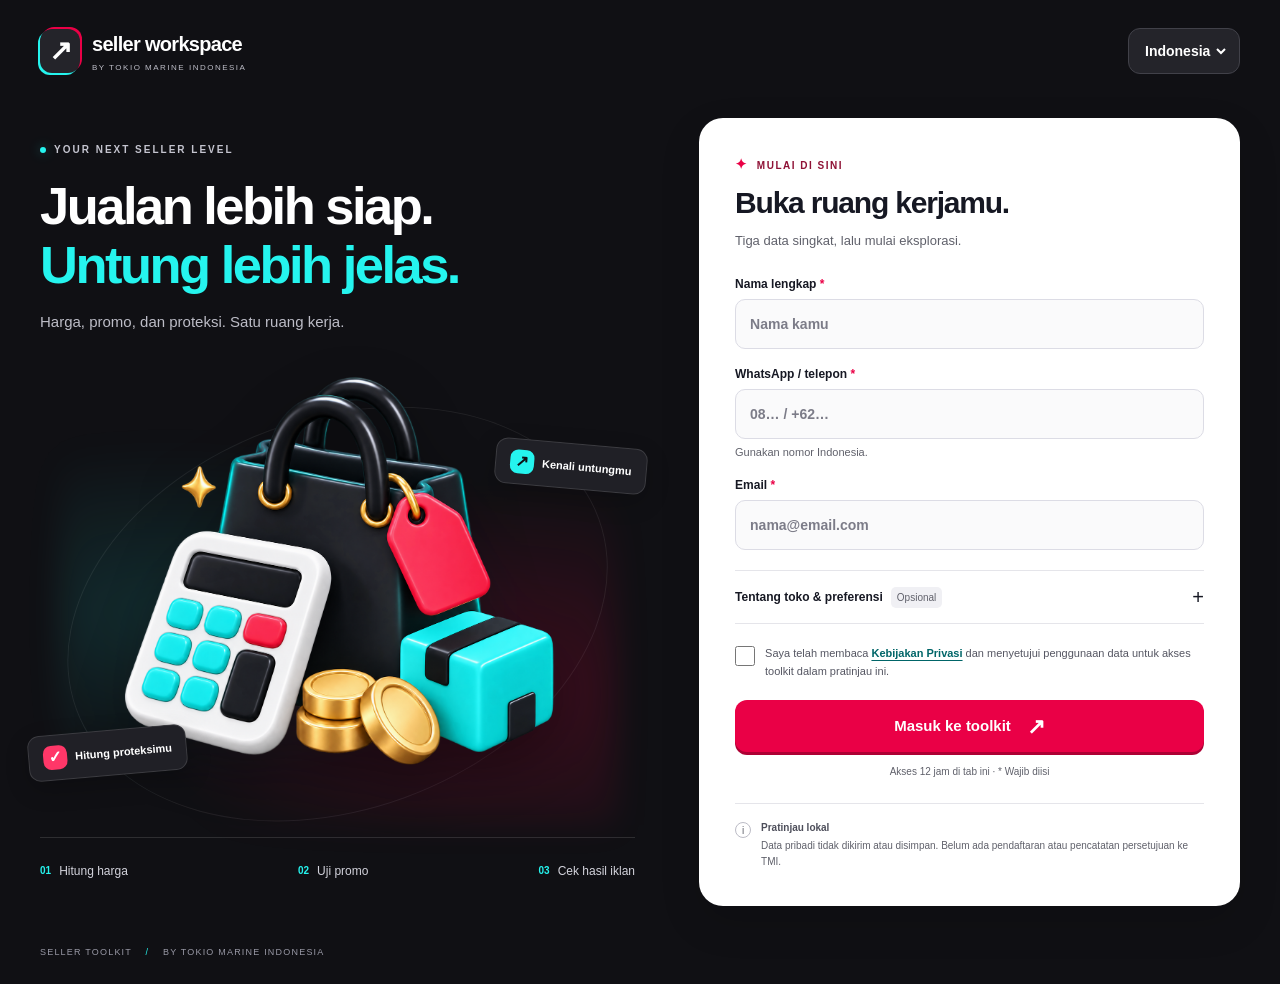
==== web/access.html @ cfddb522 "Redesign access page with TikTok-inspired visuals and focused form flow" ====
<!doctype html>
<html lang="id" data-access-page="true">
<head>
  <meta charset="utf-8"><meta name="viewport" content="width=device-width,initial-scale=1,viewport-fit=cover"><meta name="referrer" content="no-referrer">
  <meta name="theme-color" content="#101014"><title>Masuk ke Seller Toolkit</title>
  <link rel="stylesheet" href="theme.css?v=b9138e4c793e"><link rel="stylesheet" href="access.css?v=3e6992d7fe82"><script src="access-session.js?v=6e40b05d6940"></script>
</head>
<body>
<header class="access-header">
  <a class="access-brand" href="access.html"><span class="brand-symbol" aria-hidden="true">↗</span><span>seller workspace<span class="brand-byline">BY TOKIO MARINE INDONESIA</span></span></a>
  <label class="language-picker"><select id="language-select" aria-label="Bahasa / Language" data-no-i18n><option value="id">Indonesia</option><option value="en">English</option></select></label>
</header>
<main class="access-shell">
  <section class="access-hero" aria-labelledby="hero-title">
    <div class="hero-copy"><div class="hero-eyebrow"><span aria-hidden="true"></span>YOUR NEXT SELLER LEVEL</div>
      <h1 id="hero-title"><span>Jualan lebih siap.</span><span class="hero-accent">Untung lebih jelas.</span></h1>
      <p>Harga, promo, dan proteksi. Satu ruang kerja.</p>
    </div>
    <div class="hero-visual">
      <div class="visual-orbit" aria-hidden="true"></div>
      <img src="assets/seller-tiktok-3d.png" alt="Ilustrasi 3D tas belanja, kalkulator, koin, dan paket" width="1300" height="1200" fetchpriority="high">
      <span class="visual-chip chip-profit"><span class="chip-icon" aria-hidden="true">↗</span><span>Kenali untungmu</span></span>
      <span class="visual-chip chip-protection"><span class="chip-icon" aria-hidden="true">✓</span><span>Hitung proteksimu</span></span>
    </div>
    <ol class="hero-journey" aria-label="Alur toolkit"><li><b>01</b><span>Hitung harga</span></li><li><b>02</b><span>Uji promo</span></li><li><b>03</b><span>Cek hasil iklan</span></li></ol>
  </section>
  <section class="access-card" aria-labelledby="access-title">
    <div class="form-heading"><div class="form-eyebrow"><span aria-hidden="true">✦</span> MULAI DI SINI</div><h2 id="access-title">Buka ruang kerjamu.</h2><p>Tiga data singkat, lalu mulai eksplorasi.</p></div>
    <form id="access-form" novalidate autocomplete="on">
      <div class="access-fields">
        <label for="fullName"><span>Nama lengkap</span><span class="required" aria-hidden="true"> *</span><input id="fullName" name="fullName" autocomplete="name" enterkeyhint="next" required minlength="2" maxlength="100" placeholder="Nama kamu" aria-describedby="fullName-error"><small class="field-error" id="fullName-error" aria-live="polite"></small></label>
        <label for="phone"><span>WhatsApp / telepon</span><span class="required" aria-hidden="true"> *</span><input id="phone" name="phone" autocomplete="tel" type="tel" inputmode="tel" enterkeyhint="next" required maxlength="22" placeholder="08… / +62…" aria-describedby="phone-hint phone-error"><small class="field-hint" id="phone-hint">Gunakan nomor Indonesia.</small><small class="field-error" id="phone-error" aria-live="polite"></small></label>
        <label for="email"><span>Email</span><span class="required" aria-hidden="true"> *</span><input id="email" name="email" autocomplete="email" type="email" inputmode="email" enterkeyhint="next" autocapitalize="none" spellcheck="false" required maxlength="254" placeholder="nama@email.com" aria-describedby="email-error"><small class="field-error" id="email-error" aria-live="polite"></small></label>
      </div>
      <details class="optional-details"><summary><span>Tentang toko & preferensi</span><span class="optional-badge">Opsional</span><span class="details-arrow" aria-hidden="true">+</span></summary>
        <div class="optional-content"><div class="access-fields">
          <label for="storeName">Nama toko (opsional)<input id="storeName" name="storeName" autocomplete="organization" maxlength="100" placeholder="Nama tokomu"></label>
          <label for="notes">Keterangan (opsional)<textarea id="notes" name="notes" maxlength="500" rows="2" placeholder="Ceritakan kebutuhan tokomu"></textarea></label>
        </div><label class="consent marketing"><input id="marketingConsent" type="checkbox"><span>Saya bersedia menerima edukasi dan penawaran TMI melalui WhatsApp dan email.</span></label><p class="consent-note">Pilihan pemasaran tidak memengaruhi akses. Pada pratinjau ini, tidak ada pesan yang dikirim.</p></div>
      </details>
      <div class="access-consents"><label class="consent"><input id="accessConsent" type="checkbox" required aria-describedby="accessConsent-error"><span>Saya telah membaca <a href="https://www.tokiomarine.com/id/id/non-life/privacy-policy.html" rel="noopener noreferrer" target="_blank">Kebijakan Privasi</a> <span>dan menyetujui penggunaan data untuk akses toolkit dalam pratinjau ini.</span></span></label><small class="field-error" id="accessConsent-error" aria-live="polite"></small></div>
      <button class="access-submit" type="submit"><span>Masuk ke toolkit</span><span aria-hidden="true">↗</span></button>
      <p id="access-error" role="alert"></p>
      <p class="access-footnote">Akses 12 jam di tab ini · * Wajib diisi</p>
    </form>
    <div class="local-notice"><span class="notice-icon" aria-hidden="true">i</span><p><b>Pratinjau lokal</b><span>Data pribadi tidak dikirim atau disimpan. Belum ada pendaftaran atau pencatatan persetujuan ke TMI.</span></p></div>
  </section>
</main>
<footer class="access-footer">SELLER TOOLKIT <span aria-hidden="true">/</span> BY TOKIO MARINE INDONESIA</footer>
<noscript>Aktifkan JavaScript untuk membuka formulir dan kalkulator.</noscript>
<script src="i18n.js?v=c26b29542e08"></script><script src="access.js?v=de2aad2d1672"></script>
</body></html>
---- web/theme.css ----
/* TikTok Shop-inspired palette, based on seller.tiktok.com (2026-09-15).
   Cyan is an accent; darker shades keep small text readable on light surfaces. */
:root {
  --ink:#161823; --sub:#60616b; --muted:#747580; --green:#006568;
  --mint:#ccfaf7; --cyan:#ddfbfa; --pink:#ffe5eb; --yellow:#fff2cc;
  --bg:#f7f7f9; --line:#e5e5ea; --shadow:0 10px 28px #16182308;
  --shop-red:#ea0046; --shop-red-hover:#cf003e; --shop-cyan:#25f4ee;
  --shop-black:#101014; --shop-soft:#fff0f4;
}
::selection{background:#a4f6f2;color:var(--ink)}
button:focus-visible,a:focus-visible,input:focus-visible,select:focus-visible,textarea:focus-visible,summary:focus-visible{outline:3px solid #007b80;outline-offset:3px}
.sidebar{background:#fff;border-color:var(--line)}
.brand-mark{background:var(--shop-black);color:#fff;box-shadow:-2px 2px 0 var(--shop-cyan),2px -2px 0 var(--shop-red)}
.brand,.nav-btn,.sidebar-foot{color:var(--ink)}.brand small,.navlabel,.sidebar-foot{color:var(--sub)}
.nav-btn:hover{background:#f4f4f7;color:var(--ink)}
.nav-btn.active{background:var(--shop-black);color:white;box-shadow:inset 3px 0 0 var(--shop-cyan),0 4px 10px #16182310}
.nav-btn.active .icon{color:var(--shop-cyan)}
.topbar{background:var(--bg)}
.language-picker{display:flex;align-items:center;gap:4px;background:#fff;border:1px solid #dcdce3;border-radius:12px;padding:0 10px;min-height:44px;flex-shrink:0;color:var(--ink)}
.language-picker>.icon{width:17px;height:17px}
.language-picker select{border:0;background:transparent;color:inherit;padding:10px 2px;font-size:13px;font-weight:600;cursor:pointer;max-width:115px;min-height:42px}
.language-picker:focus-within{outline:3px solid #007b80;outline-offset:2px}
.language-picker select:focus{outline:none}
.btn.primary{background:var(--shop-red);color:white;box-shadow:0 3px 0 #ad0034}
.btn.primary:hover{background:var(--shop-red-hover);filter:none}
.btn.mint{background:var(--shop-cyan);color:var(--shop-black);box-shadow:0 3px 0 #0ab9b5}
.btn.ghost{border-color:var(--line);color:var(--ink);box-shadow:0 2px 0 #e3e3e9}
.btn.subtle{color:var(--green);border-color:#a4dcda}.btn:active{box-shadow:none}
.badge.mint{background:var(--cyan);color:var(--green)}.badge.gray{background:#ededf2;color:#595b66}
.badge.pink{background:var(--pink);color:#a40d3a}
.eyebrow{color:#a8133e}.quest-stars{color:var(--shop-red)}
.quest-counter progress,.quest-counter progress::-webkit-progress-bar{background:#eeeeF2}
.quest-counter progress::-webkit-progress-value{background:#009c9c}
.quest-counter progress::-moz-progress-bar{background:#009c9c}
.start-panel{background:#fff0f4;border-color:#ffdae5;isolation:isolate}
.start-panel:after{content:"";position:absolute;right:-28px;top:-25px;width:50%;height:calc(100% + 50px);background:#e1fcfa;transform:skewX(-13deg);z-index:-1}
.start-panel h2{color:var(--ink)}.start-panel p{color:#60545c}
.start-panel .badge{background:#fff;color:#a8133e;border:1px solid #ffd4e0}
.hero-art:before{width:min(88%,280px);background:#baf6f1;border-color:#f5ffff}
.hero-art img{filter:drop-shadow(0 12px 15px #16182312)}
.art-spark.one{color:var(--shop-red)}.art-spark.two{color:#007b80}
.live-summary>span.summary-orb{background:#ddfbf8;color:#007276}
.live-summary .summary-link{color:var(--green)}.journey-card{box-shadow:0 4px 0 #e3e3e8}
.journey-card:hover{border-color:#97dcd9;box-shadow:-2px 5px 0 #aee8e5,2px -1px 0 #ffd2dc}
.step-number{background:#f3f3f6;color:#676875;border-color:var(--line)}
.journey-card.explored .step-number{background:#c9f9f5;color:#006568;border-color:#a0e3dd}
.clay-icon{background:linear-gradient(140deg,#e0fffd,#58dcd5);color:#006b70;box-shadow:inset 2px 2px 3px #fff,inset -2px -3px 3px #007b8022,0 5px 0 #72c4c0,0 9px 10px #16182312}
.clay-icon.promo{background:linear-gradient(140deg,#ffe6ed,#ff658b);color:#9f073b;box-shadow:inset 2px 2px 3px #fff,inset -2px -3px 3px #c51d5322,0 5px 0 #de839b,0 9px 10px #16182312}
.clay-icon.ads{background:linear-gradient(140deg,#555966,#191c26);color:#7af7f1;box-shadow:inset 2px 2px 3px #ffffff66,inset -2px -3px 3px #0005,0 5px 0 #101218,0 9px 10px #16182318}
.clay-icon.ads .icon{filter:drop-shadow(1px 1px 0 #161823)}
.clay-icon i{background:#fff;color:#b50a3d;box-shadow:inset 1px 1px 2px white,0 2px 0 #dbb6c1}
.clay-icon.stock{background:linear-gradient(140deg,#f5f5fa,#c4c6d2);color:#4d5163;box-shadow:inset 2px 2px 3px #fff,0 4px 0 #a8acba}
.clay-icon.returns{background:linear-gradient(140deg,#e0fffd,#70e4df);color:#006b70;box-shadow:inset 2px 2px 3px #fff,0 4px 0 #80c9c5}
.tool-card.compact{box-shadow:0 3px 0 #e3e3e8}
.resource-strip{background:#181b25;border-color:#181b25;color:white}
.resource-symbol{background:#343943;color:var(--shop-cyan)}.resource-strip .btn{background:var(--shop-cyan);border-color:transparent;color:var(--shop-black);box-shadow:0 3px 0 #0ab9b5}
.journey-nav{background:#eeeef3}.journey-step{color:#60616b}.journey-step>span{border-color:#bcbcc8}
.journey-step.active{color:var(--ink)}.journey-step.active>span{background:var(--shop-black);border-color:var(--shop-black);color:var(--shop-cyan)}
.journey-step:hover{border-color:#aaaab8}
.connection-panel,.intro-tip{background:#effafa;border-color:#c9e6e6;color:#305b5e}
.connection-label{color:#006568}.source-status{border-color:#c9e6e6}
.input-section legend>span{background:#ddf8f6;color:#006568}
.field{color:#414451}.input-wrap,.field select,.field textarea{background:#fcfcfd;border-color:#dddde5;color:var(--ink)}
.input-wrap:focus-within{border-color:#00a8aa;box-shadow:0 0 0 2px #ddf8f6}
.field-hint summary{color:#676976}.field-hint summary:hover,.field-hint[open] summary{background:#ddf8f6;color:#006568}
.field-hint small{background:#f0f6f7;color:#4d6469}
.result-panel{background:#edfbf9;border-color:#c5e8e4}.result-label,.result-caption,.result-row{color:#45636a}
.result-breakdown,.result-row.strong{border-color:#c7e4e1}
.status-tag,.tag.good{background:#c9f3e9;color:#17634e}.status-tag.negative{background:#ffe0e9;color:#a4113c}
.tag{background:#eeeef3;color:#545560}.tag.warn{background:#fff0cc;color:#7d591a}
.data-table th{background:#f4f4f7;color:#626471}.data-table td{border-color:var(--line)}
.data-table tr.good{background:#eefbf8}.data-table tr.bad{background:#fff0f4}
.error{background:#fff0f4;border-color:#f4c8d5;color:#a2113c}
.margin-peek{background:#edfbf9;border-color:#b5e2dd;box-shadow:0 3px 12px #1618230a}
.copybox{background:#f7f7fa;border-color:var(--line)}
.big-download,.event-copy{background:var(--shop-black)}
.big-download .eyebrow,.event-copy .eyebrow{color:var(--shop-cyan)}
.big-download p,.event-copy p,.event-points div{color:#c7cad4}.event-copy .huge{color:#303441}
.tool-icon.yellow{background:#f2f2f6;color:#50566b}.tool-icon.cyan{background:var(--cyan);color:#006568}.tool-icon.pink{background:var(--pink);color:#a4113c}
.protection-card .limit{color:#67616b}.notice{background:#fff3d8;color:#73531e}
.nav-close,.close-btn{background:#f0f0f5;border-color:var(--line);color:var(--ink)}
.toast{background:#161823;color:#fff}dialog::backdrop{background:#10101470}.mobile-overlay.open{background:#10101470}
html[lang="en"] .start-panel h2{font-size:38px}
@media(max-width:1100px){.topbar{gap:12px}.topactions{gap:9px}.language-picker{padding:0 8px}html[lang="en"] .start-panel h2{font-size:34px}}
@media(max-width:700px){html[lang="en"] .start-panel h2{font-size:30px}.start-panel:after{width:42%}.hero-art:before{width:100%}}
@media(max-width:600px){
  .topbar{display:grid;grid-template-columns:minmax(0,1fr) auto;gap:9px 12px;padding:12px 16px}
  .breadcrumbs{grid-column:1;grid-row:1;font-size:12px}.breadcrumbs b{max-width:none}
  .topactions{display:contents}
  .language-picker{grid-column:2;grid-row:1;min-height:40px;border-radius:10px}
  .language-picker select{min-height:38px;padding:7px 1px;font-size:12px}
  #save-status{grid-column:1;grid-row:2;text-align:left;font-size:11px;max-width:none}
  .topactions>.btn{grid-column:2;grid-row:2;justify-self:stretch;min-height:36px;padding:7px 13px;font-size:12px}
}
@media(max-width:440px){html[lang="en"] .start-panel h2{font-size:26px;letter-spacing:-1px}}
@media(max-width:360px){.start-panel:after{width:40%}html[lang="en"] .start-panel h2{font-size:26px;max-width:230px}.hero-art:before{width:115px}}
@media(max-width:360px){.hero-art{top:135px;bottom:auto;right:8px;width:96px}.hero-art img{width:106px;height:115px}.hero-art:before{width:100px}}
---- web/access.css ----
*{box-sizing:border-box}
body{margin:0;background:var(--shop-black);color:var(--ink);font:15px/1.5 Inter,-apple-system,BlinkMacSystemFont,"Segoe UI",sans-serif}
button,input,select,textarea{font:inherit}a{color:var(--green);text-underline-offset:3px}
.access-header{max-width:1280px;margin:auto;padding:28px 40px;display:flex;justify-content:space-between;align-items:center;gap:16px}
.access-brand{display:flex;align-items:center;gap:12px;text-decoration:none;color:white;font-size:20px;font-weight:800;letter-spacing:-.7px}
.brand-symbol{display:grid;place-items:center;width:40px;height:44px;border-radius:12px;background:#24242a;box-shadow:-2px 2px 0 var(--shop-cyan),2px -2px 0 var(--shop-red);font-size:28px}
.brand-byline{display:block;font-size:8px;letter-spacing:1.5px;font-weight:500;margin-top:3px;color:#bdbdc7}
.language-picker{background:#24242a;border-color:#414149;color:white}.language-picker select{font-size:14px;min-height:44px}.language-picker option{background:white;color:var(--ink)}
.access-shell{max-width:1280px;margin:auto;padding:16px 40px 40px;display:grid;grid-template-columns:minmax(0,1.1fr) minmax(0,1fr);gap:64px;align-items:start}
.access-hero{color:white;position:sticky;top:36px;padding-top:24px;min-width:0}
.hero-eyebrow{display:flex;align-items:center;gap:8px;color:#c4c4cf;font-size:10px;font-weight:700;letter-spacing:2px}
.hero-eyebrow>span{width:6px;height:6px;border-radius:50%;background:var(--shop-cyan);box-shadow:0 0 12px #25f4ee60}
.access-hero h1{font-size:clamp(36px,4.1vw,54px);line-height:1.12;letter-spacing:-2.5px;margin:20px 0 16px;font-weight:800}.access-hero h1>span{display:block}.hero-accent{color:var(--shop-cyan)}
.hero-copy p{color:#bdbdc7;font-size:15px;max-width:340px;margin:0}
.hero-visual{position:relative;margin:8px -12px 0;isolation:isolate;aspect-ratio:1.28;display:grid;place-items:center}
.hero-visual:before{content:"";position:absolute;inset:20% 5% 0;background:radial-gradient(ellipse at 20% 45%,#25f4ee20,transparent 58%),radial-gradient(ellipse at 80% 65%,#ea004633,transparent 60%);filter:blur(16px);z-index:-1}
.visual-orbit{position:absolute;inset:16% 5% 3%;border:1px solid #ffffff12;border-radius:50%;transform:rotate(-20deg);z-index:-1}
.hero-visual img{display:block;width:88%;height:auto;max-height:430px;object-fit:contain;filter:drop-shadow(0 20px 25px #0005)}
.visual-chip{position:absolute;display:flex;align-items:center;gap:8px;border:1px solid #ffffff20;background:#202026;box-shadow:0 8px 24px #0003;padding:10px 14px;border-radius:12px;font-size:11px;font-weight:650;white-space:nowrap}
.chip-profit{top:21%;right:0;transform:rotate(5deg)}.chip-protection{bottom:10%;left:0;transform:rotate(-5deg)}.chip-icon{display:grid;place-items:center;width:24px;height:24px;border-radius:8px;background:#25f4ee;color:#101014;font-size:16px}.chip-protection .chip-icon{background:#ff3768;color:white}
.hero-journey{list-style:none;padding:24px 0 0;margin:12px 0 0;display:flex;justify-content:space-between;gap:12px;border-top:1px solid #ffffff20;font-size:12px;color:#d3d3dc}.hero-journey li{display:flex;align-items:center;gap:8px}.hero-journey b{font-size:10px;color:var(--shop-cyan);font-weight:600}
.access-card{background:white;border-radius:24px;padding:36px;min-width:0;box-shadow:0 16px 40px #0002}
.form-eyebrow{font-size:10px;letter-spacing:1.5px;font-weight:750;color:#8f1236}.form-eyebrow>span{color:var(--shop-red);font-size:14px;margin-right:4px}
.form-heading h2{font-size:30px;line-height:1.2;letter-spacing:-1.2px;margin:10px 0}.form-heading p{font-size:13px;color:var(--sub);margin:0 0 24px}
.access-fields{display:grid;gap:16px}.access-fields label{font-size:12px;font-weight:650;display:block}.required{color:var(--shop-red)}
.access-fields input,.access-fields textarea{display:block;width:100%;border:1px solid #dcdce5;background:#fafafb;border-radius:10px;padding:12px 14px;min-height:48px;font-size:16px;color:var(--ink);margin-top:6px;transition:border-color .15s,background .15s}
.access-fields input:hover,.access-fields textarea:hover{border-color:#a7a7b0}.access-fields input:focus,.access-fields textarea:focus{border-color:#007b80;background:white}.access-fields input::placeholder,.access-fields textarea::placeholder{color:#7c7c88;font-size:14px}.access-fields textarea{resize:vertical;min-height:76px}
.access-fields input[aria-invalid=true]{border-color:#c40038;background:#fff7f9}.field-error{display:block;color:#b80b3d;font-size:12px;font-weight:400;margin-top:5px}.field-error:empty{display:none}.field-hint{display:block;color:var(--sub);font-size:11px;font-weight:400;margin-top:5px}
.optional-details{margin-top:20px;border-block:1px solid var(--line)}.optional-details summary{min-height:52px;display:flex;align-items:center;gap:8px;cursor:pointer;font-size:12px;font-weight:650;list-style:none}.optional-details summary::-webkit-details-marker{display:none}.optional-badge{font-size:10px;font-weight:500;color:var(--sub);background:#f0f0f4;border-radius:5px;padding:3px 6px}.details-arrow{margin-left:auto;font-size:20px;font-weight:400}.optional-details[open] .details-arrow{transform:rotate(45deg)}.optional-content{padding:4px 0 16px}
.access-consents{margin-top:20px}.consent{display:flex;gap:10px;align-items:flex-start;font-size:11px;line-height:1.65;cursor:pointer;color:#555662}.consent input{width:20px;height:20px;flex-shrink:0;margin:2px 0;accent-color:var(--shop-red)}.consent input[aria-invalid=true]{outline:2px solid #b80b3d;outline-offset:2px}.consent a{font-weight:650}.marketing{margin-top:16px}.consent-note{font-size:11px;color:var(--sub);margin:8px 0 0 30px}
.access-submit{border:0;background:var(--shop-red);color:white;border-radius:12px;min-height:52px;font-size:15px;font-weight:700;width:100%;margin-top:20px;cursor:pointer;display:flex;align-items:center;justify-content:center;gap:16px;box-shadow:0 3px 0 #ad0034;transition:background .15s,transform .15s}.access-submit>span:last-child{font-size:22px}.access-submit:hover{background:var(--shop-red-hover);transform:translateY(-1px)}.access-submit:active{transform:translateY(1px);box-shadow:none}
#access-error{color:#b80b3d;font-size:12px}#access-error:empty{display:none}.access-footnote{text-align:center;font-size:10px;color:var(--sub);margin:12px 0 0}
.local-notice{display:flex;gap:10px;border-top:1px solid var(--line);margin-top:24px;padding-top:16px;font-size:10px;color:var(--sub);line-height:1.6}.notice-icon{border:1px solid #bcbcc6;border-radius:50%;width:16px;height:16px;flex-shrink:0;text-align:center;line-height:15px;margin-top:2px}.local-notice p{margin:0}.local-notice b{display:block;color:#4d4e5a;margin-bottom:2px}.local-notice p>span{display:block}
.access-footer{max-width:1280px;margin:0 auto;padding:0 40px max(24px,env(safe-area-inset-bottom));color:#9999a6;font-size:9px;letter-spacing:1.2px}.access-footer>span{margin:0 10px;color:var(--shop-cyan)}
@media(min-width:1400px){.access-shell{padding-top:32px}}
@media(max-width:1050px){.access-shell{gap:32px;padding-inline:24px}.access-header{padding-inline:24px}.access-card{padding:28px}.access-hero h1{font-size:40px;letter-spacing:-1.8px}.hero-journey{flex-wrap:wrap}.visual-chip{font-size:10px;padding:8px}.access-footer{padding-inline:24px}}
@media(max-width:800px){.access-header{padding:20px 24px}.access-shell{grid-template-columns:1fr;max-width:600px;gap:28px;padding-top:12px}.access-hero{position:relative;top:auto;padding:0;min-height:168px;display:grid;grid-template-columns:minmax(0,1fr) 145px;align-items:center}.access-hero h1{font-size:32px;letter-spacing:-1.2px;margin:14px 0 10px}.hero-eyebrow{font-size:8px;letter-spacing:1.2px}.hero-copy p{font-size:12px;max-width:230px}.hero-visual{margin:0 -12px 0 -24px;aspect-ratio:1}.hero-visual img{width:100%;max-height:190px}.visual-chip,.hero-journey,.visual-orbit{display:none}.access-card{padding:28px}.access-footer{text-align:center;font-size:8px}.form-heading h2{font-size:28px}}
@media(max-width:400px){.access-header{padding:18px 16px;gap:8px}.access-brand{font-size:16px;gap:8px}.brand-symbol{width:30px;height:36px;font-size:23px;border-radius:9px}.brand-byline{font-size:6px;letter-spacing:1px}.language-picker{padding:0 6px;border-radius:9px}.language-picker select{font-size:12px;max-width:95px}.access-shell{padding:8px 16px 28px;gap:22px}.access-hero{grid-template-columns:minmax(0,1fr) 92px;min-height:148px}.access-hero h1{font-size:27px;letter-spacing:-1px}.hero-copy p{font-size:11px}.hero-visual{margin-left:-14px;margin-right:-6px}.hero-visual img{width:100%}.hero-eyebrow{font-size:7px;letter-spacing:1px}.access-card{padding:24px 20px;border-radius:20px}.form-heading h2{font-size:25px}.form-heading p{font-size:12px}.optional-details summary{font-size:11px;gap:6px}.optional-badge{font-size:9px}}
@media(prefers-reduced-motion:reduce){*,*:before,*:after{transition:none!important;scroll-behavior:auto!important}}
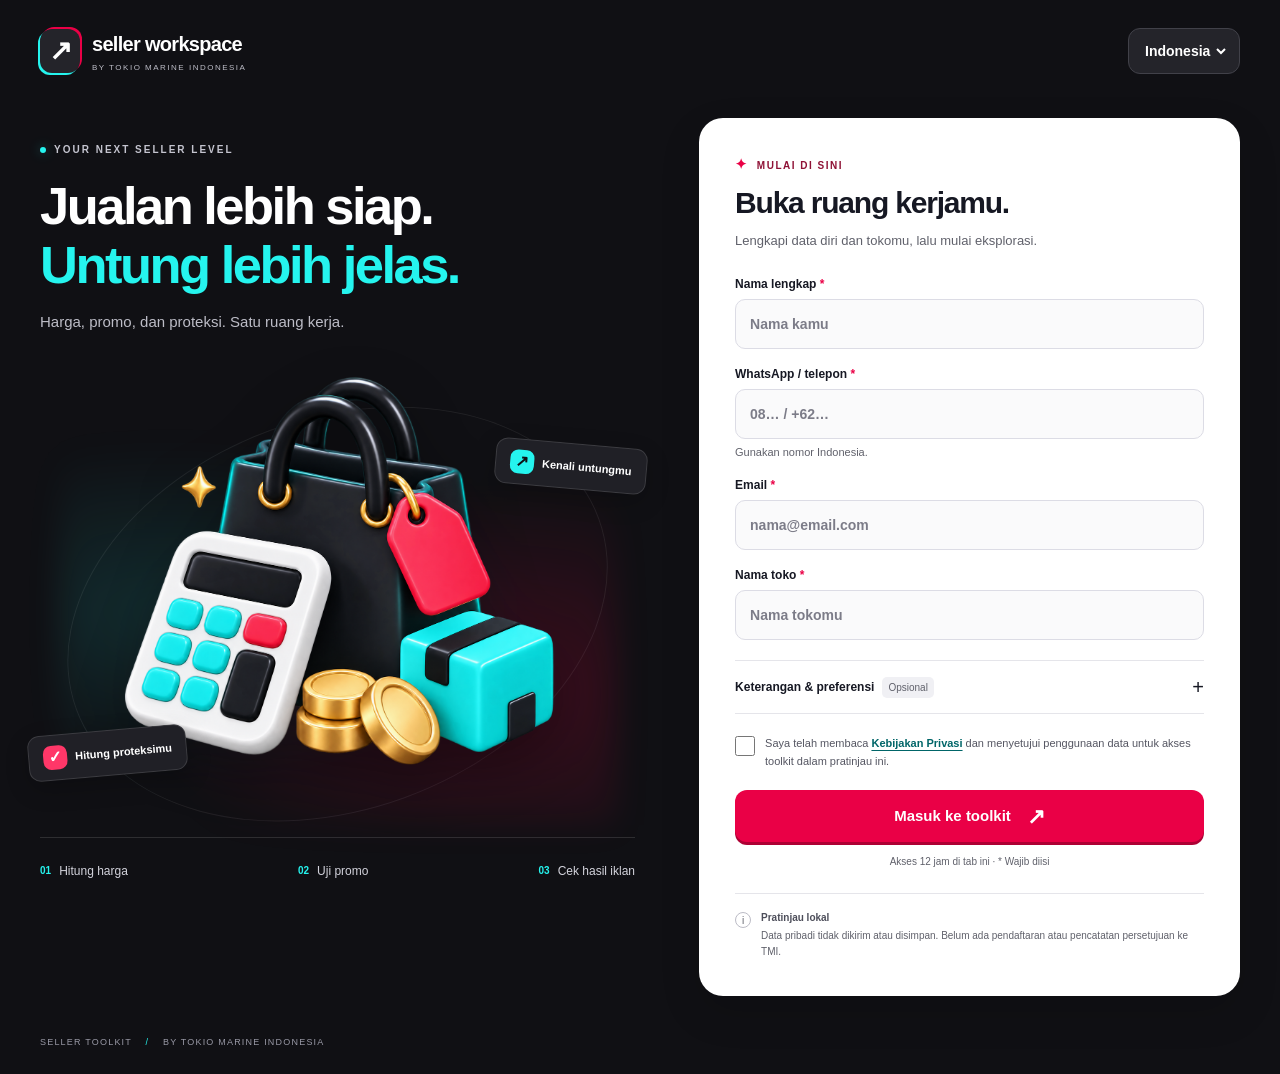
==== commit b4be782f: "Require store name in the access form" ====
--- a/web/access.html
+++ b/web/access.html
@@ -25,16 +25,16 @@
     <ol class="hero-journey" aria-label="Alur toolkit"><li><b>01</b><span>Hitung harga</span></li><li><b>02</b><span>Uji promo</span></li><li><b>03</b><span>Cek hasil iklan</span></li></ol>
   </section>
   <section class="access-card" aria-labelledby="access-title">
-    <div class="form-heading"><div class="form-eyebrow"><span aria-hidden="true">✦</span> MULAI DI SINI</div><h2 id="access-title">Buka ruang kerjamu.</h2><p>Tiga data singkat, lalu mulai eksplorasi.</p></div>
+    <div class="form-heading"><div class="form-eyebrow"><span aria-hidden="true">✦</span> MULAI DI SINI</div><h2 id="access-title">Buka ruang kerjamu.</h2><p>Lengkapi data diri dan tokomu, lalu mulai eksplorasi.</p></div>
     <form id="access-form" novalidate autocomplete="on">
       <div class="access-fields">
         <label for="fullName"><span>Nama lengkap</span><span class="required" aria-hidden="true"> *</span><input id="fullName" name="fullName" autocomplete="name" enterkeyhint="next" required minlength="2" maxlength="100" placeholder="Nama kamu" aria-describedby="fullName-error"><small class="field-error" id="fullName-error" aria-live="polite"></small></label>
         <label for="phone"><span>WhatsApp / telepon</span><span class="required" aria-hidden="true"> *</span><input id="phone" name="phone" autocomplete="tel" type="tel" inputmode="tel" enterkeyhint="next" required maxlength="22" placeholder="08… / +62…" aria-describedby="phone-hint phone-error"><small class="field-hint" id="phone-hint">Gunakan nomor Indonesia.</small><small class="field-error" id="phone-error" aria-live="polite"></small></label>
         <label for="email"><span>Email</span><span class="required" aria-hidden="true"> *</span><input id="email" name="email" autocomplete="email" type="email" inputmode="email" enterkeyhint="next" autocapitalize="none" spellcheck="false" required maxlength="254" placeholder="nama@email.com" aria-describedby="email-error"><small class="field-error" id="email-error" aria-live="polite"></small></label>
+        <label for="storeName"><span>Nama toko</span><span class="required" aria-hidden="true"> *</span><input id="storeName" name="storeName" autocomplete="organization" enterkeyhint="next" required maxlength="100" placeholder="Nama tokomu" aria-describedby="storeName-error"><small class="field-error" id="storeName-error" aria-live="polite"></small></label>
       </div>
-      <details class="optional-details"><summary><span>Tentang toko & preferensi</span><span class="optional-badge">Opsional</span><span class="details-arrow" aria-hidden="true">+</span></summary>
+      <details class="optional-details"><summary><span>Keterangan & preferensi</span><span class="optional-badge">Opsional</span><span class="details-arrow" aria-hidden="true">+</span></summary>
         <div class="optional-content"><div class="access-fields">
-          <label for="storeName">Nama toko (opsional)<input id="storeName" name="storeName" autocomplete="organization" maxlength="100" placeholder="Nama tokomu"></label>
           <label for="notes">Keterangan (opsional)<textarea id="notes" name="notes" maxlength="500" rows="2" placeholder="Ceritakan kebutuhan tokomu"></textarea></label>
         </div><label class="consent marketing"><input id="marketingConsent" type="checkbox"><span>Saya bersedia menerima edukasi dan penawaran TMI melalui WhatsApp dan email.</span></label><p class="consent-note">Pilihan pemasaran tidak memengaruhi akses. Pada pratinjau ini, tidak ada pesan yang dikirim.</p></div>
       </details>
@@ -48,5 +48,5 @@
 </main>
 <footer class="access-footer">SELLER TOOLKIT <span aria-hidden="true">/</span> BY TOKIO MARINE INDONESIA</footer>
 <noscript>Aktifkan JavaScript untuk membuka formulir dan kalkulator.</noscript>
-<script src="i18n.js?v=c26b29542e08"></script><script src="access.js?v=de2aad2d1672"></script>
+<script src="i18n.js?v=ad930351cba0"></script><script src="access.js?v=f723b448a67c"></script>
 </body></html>
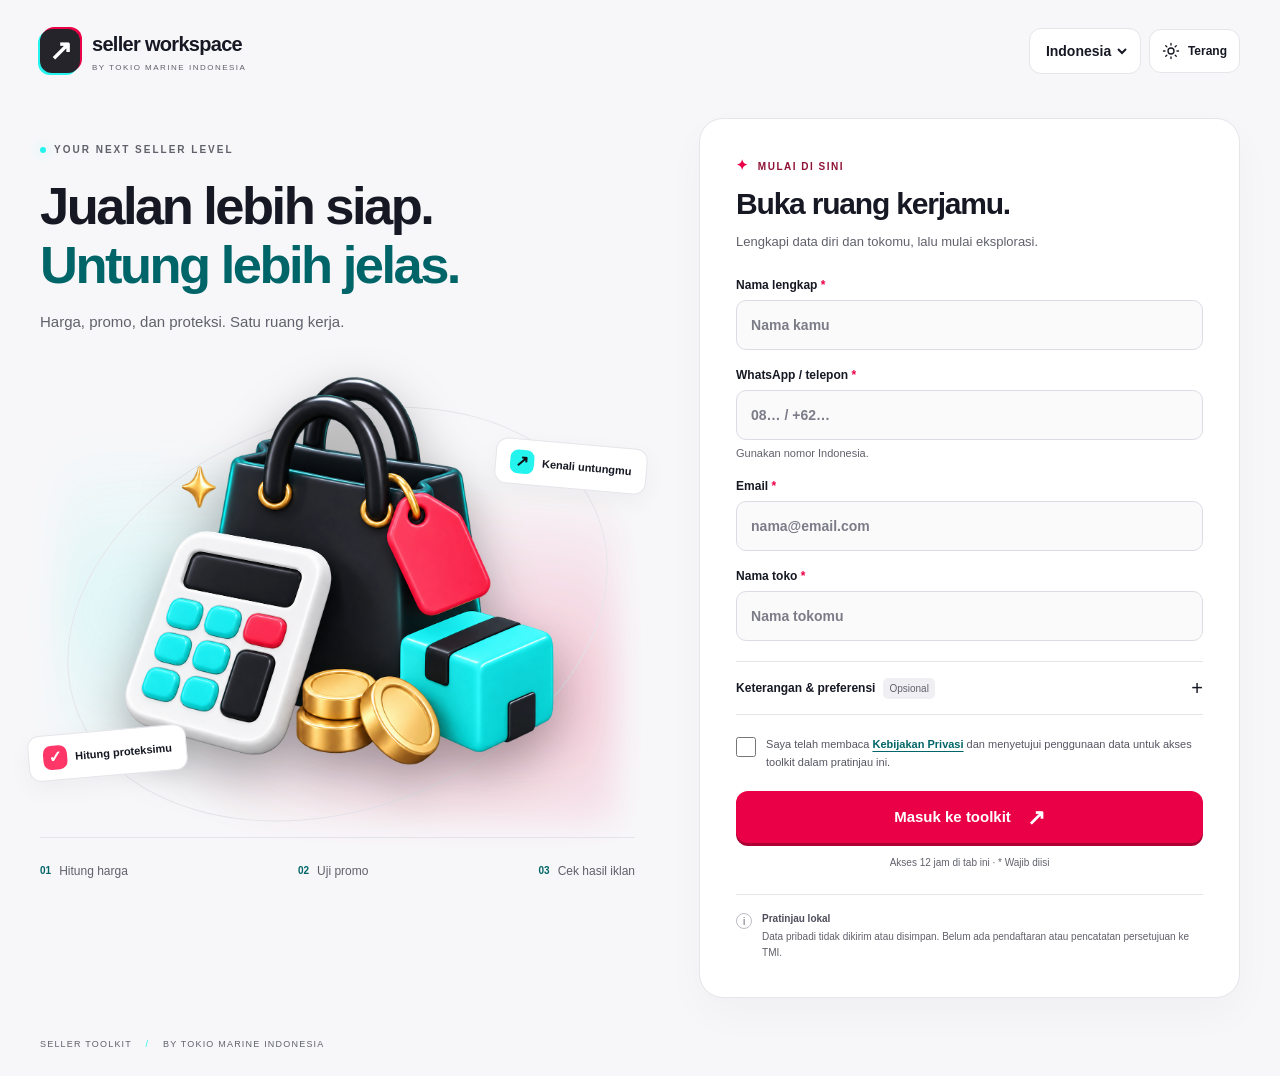
==== commit 7ff474a1: "Add persistent light and dark themes across the seller toolkit" ====
--- a/web/access.html
+++ b/web/access.html
@@ -1,14 +1,14 @@
 <!doctype html>
 <html lang="id" data-access-page="true">
-<head>
+<head><script src="theme-mode.js?v=fec9e397fc25"></script>
   <meta charset="utf-8"><meta name="viewport" content="width=device-width,initial-scale=1,viewport-fit=cover"><meta name="referrer" content="no-referrer">
   <meta name="theme-color" content="#101014"><title>Masuk ke Seller Toolkit</title>
-  <link rel="stylesheet" href="theme.css?v=b9138e4c793e"><link rel="stylesheet" href="access.css?v=3e6992d7fe82"><script src="access-session.js?v=6e40b05d6940"></script>
-</head>
+  <link rel="stylesheet" href="theme.css?v=b9138e4c793e"><link rel="stylesheet" href="access.css?v=3e6992d7fe82"><script src="access-session.js?v=0df6b41e7d85"></script>
+<link rel="stylesheet" href="color-modes.css?v=06853a6d40b5"></head>
 <body>
 <header class="access-header">
   <a class="access-brand" href="access.html"><span class="brand-symbol" aria-hidden="true">↗</span><span>seller workspace<span class="brand-byline">BY TOKIO MARINE INDONESIA</span></span></a>
-  <label class="language-picker"><select id="language-select" aria-label="Bahasa / Language" data-no-i18n><option value="id">Indonesia</option><option value="en">English</option></select></label>
+  <div class="appearance-controls"><label class="language-picker"><select id="language-select" aria-label="Bahasa / Language" data-no-i18n><option value="id">Indonesia</option><option value="en">English</option><option value="zh" lang="zh-Hans">简体中文</option></select></label><button type="button" class="theme-toggle" id="theme-toggle" role="switch" aria-checked="false" aria-label="Mode gelap" title="Ubah tema"><svg class="theme-sun" aria-hidden="true" viewBox="0 0 24 24"><circle cx="12" cy="12" r="4"/><path d="M12 2v2m0 16v2M2 12h2m16 0h2M5 5l1.5 1.5m11 11L19 19M5 19l1.5-1.5m11-11L19 5"/></svg><svg class="theme-moon" aria-hidden="true" viewBox="0 0 24 24"><path d="M20.5 13a8.7 8.7 0 0 1-9.5-9.5A8.8 8.8 0 1 0 20.5 13Z"/></svg><span class="theme-name">Terang</span></button></div>
 </header>
 <main class="access-shell">
   <section class="access-hero" aria-labelledby="hero-title">
@@ -48,5 +48,5 @@
 </main>
 <footer class="access-footer">SELLER TOOLKIT <span aria-hidden="true">/</span> BY TOKIO MARINE INDONESIA</footer>
 <noscript>Aktifkan JavaScript untuk membuka formulir dan kalkulator.</noscript>
-<script src="i18n.js?v=ad930351cba0"></script><script src="access.js?v=f723b448a67c"></script>
+<script src="i18n-zh.js?v=01afc90393dd"></script><script src="i18n.js?v=8d69fab7326e"></script><script src="access.js?v=a93a8aae2e16"></script>
 </body></html>
--- a/web/color-modes.css
+++ b/web/color-modes.css
@@ -0,0 +1,82 @@
+/* Shared appearance controls; dark overrides are screen-only so printing stays legible. */
+:root{color-scheme:light}
+.appearance-controls{display:flex;align-items:center;gap:8px;flex-shrink:0}
+.theme-toggle{display:inline-flex;align-items:center;justify-content:center;gap:8px;min-width:44px;min-height:44px;padding:8px 12px;border:1px solid var(--line);border-radius:12px;background:#fff;color:var(--ink);font:inherit;font-size:12px;font-weight:600;line-height:1.4;cursor:pointer;flex-shrink:0}
+.theme-toggle svg{width:18px;height:18px;fill:none;stroke:currentColor;stroke-width:1.8;stroke-linecap:round;stroke-linejoin:round}
+.theme-toggle .theme-moon{display:none}.theme-toggle:hover{border-color:var(--green)}
+@media(max-width:1100px){.theme-name{display:none}.theme-toggle{padding:10px}}
+@media(max-width:600px){.topbar .appearance-controls{grid-column:2;grid-row:1}.topbar .breadcrumbs b{overflow:hidden;text-overflow:ellipsis;white-space:nowrap;max-width:100%}.topbar .breadcrumbs{overflow:hidden}.topbar .mobile-menu{flex-shrink:0}.appearance-controls .language-picker{min-height:44px}.appearance-controls select{min-height:42px}}
+@media(max-width:400px){.access-header .brand-symbol{display:none}.access-header .access-brand{font-size:14px}.access-header .brand-byline{font-size:6px;letter-spacing:.7px}.access-header .appearance-controls{gap:6px}}
+/* A light landing page matching the workspace palette. */
+html[data-theme=light] body:has(.access-shell){background:var(--bg)}
+html[data-theme=light] :is(.access-brand,.access-hero){color:var(--ink)}
+html[data-theme=light] .access-header .language-picker{background:white;color:var(--ink);border-color:var(--line)}
+html[data-theme=light] :is(.brand-byline,.hero-eyebrow,.hero-copy p,.hero-journey,.access-footer){color:var(--sub)}
+html[data-theme=light] :is(.hero-accent,.hero-journey b){color:var(--green)}
+html[data-theme=light] .hero-journey,html[data-theme=light] .visual-orbit{border-color:var(--line)}
+html[data-theme=light] .visual-chip{background:white;color:var(--ink);border-color:var(--line);box-shadow:0 8px 24px #1618230b}
+html[data-theme=light] .access-card{border:1px solid var(--line);box-shadow:0 16px 40px #16182308}
+html[data-theme=light] .brand-symbol{color:white}
+@media screen{
+html[data-theme=dark]{color-scheme:dark;--ink:#f1f2f7;--sub:#bec0ce;--muted:#a8abba;--green:#65e3dc;--bg:#101014;--line:#383942;--mint:#163e3b;--cyan:#173a3b;--pink:#412332;--yellow:#3b321e;--shop-soft:#30212a;--shadow:0 10px 28px #0002;--surface:#1c1d24;--raised:#272932}
+html[data-theme=dark] body{background:var(--bg);color:var(--ink)}
+html[data-theme=dark] ::selection{color:#101014;background:#65e3dc}
+html[data-theme=dark] :is(button,a,input,select,textarea,summary):focus-visible{outline-color:#65e3dc}
+html[data-theme=dark] :is(.panel,.model-details,.stat-card,.tool-card,.journey-card,.live-summary,.quest-counter,.sheet-item,.source-card,.protection-card,dialog,.dialog-head,.mobile-result-card,.access-card,.sidebar,.skip-link){background:var(--surface);color:var(--ink);border-color:var(--line)}
+html[data-theme=dark] :is(.language-picker,.theme-toggle){background:var(--raised);border-color:var(--line);color:var(--ink)}
+html[data-theme=dark] :is(.theme-toggle .theme-sun){display:none}html[data-theme=dark] .theme-toggle .theme-moon{display:block}
+html[data-theme=dark] .theme-toggle{border-color:#477774}
+html[data-theme=dark] :is(.language-picker option,select option){background:var(--surface);color:var(--ink)}
+html[data-theme=dark] .topbar{background:var(--bg)}
+html[data-theme=dark] :is(.nav-btn:hover,.journey-nav,.operation-nav,.copybox,.step-number,.tabrow button,.nav-close,.close-btn,.optional-badge){background:var(--raised);color:var(--sub);border-color:var(--line)}
+html[data-theme=dark] :is(.nav-btn.active,.journey-step.active,.operation-step.active,.tabrow button.active){background:#32353f;color:var(--ink)}
+html[data-theme=dark] :is(.journey-step,.field,.protection-card .limit,.consent,.local-notice,.local-notice b){color:var(--sub)}
+html[data-theme=dark] :is(.btn.ghost,.btn.subtle){background:transparent;color:var(--ink);border-color:var(--line);box-shadow:0 2px 0 #0004}
+html[data-theme=dark] .btn.mint{color:#101014}
+html[data-theme=dark] :is(.badge.gray,.tag){background:#343641;color:#d4d6e0}
+html[data-theme=dark] :is(.badge.mint,.live-summary>span.summary-orb,.input-section legend>span,.journey-card.explored .step-number,.field-hint[open] summary,.field-hint summary:hover){background:var(--cyan);color:var(--green);border-color:#315b59}
+html[data-theme=dark] :is(.eyebrow,.form-eyebrow){color:#ff91b1}
+html[data-theme=dark] .start-panel{background:#30212a;border-color:#523441;color:var(--ink)}
+html[data-theme=dark] .start-panel:after{background:#163335}
+html[data-theme=dark] :is(.start-panel p,.start-panel small){color:#d6c2ca}
+html[data-theme=dark] .start-panel .badge{background:#462837;color:#ffb2ca;border-color:#634051}
+html[data-theme=dark] .hero-art:before{background:#204847;border-color:#345a58}
+html[data-theme=dark] :is(.journey-card,.tool-card.compact){box-shadow:0 4px 0 #0004}
+html[data-theme=dark] .journey-card:hover{border-color:#65a49f;box-shadow:0 5px 0 #163b3a}
+html[data-theme=dark] .quest-counter progress,html[data-theme=dark] .quest-counter progress::-webkit-progress-bar{background:#3a3d47}
+html[data-theme=dark] .quest-counter progress::-webkit-progress-value{background:#53cbc5}
+html[data-theme=dark] .quest-counter progress::-moz-progress-bar{background:#53cbc5}
+html[data-theme=dark] :is(.connection-panel,.intro-tip){background:#192f32;border-color:#315256;color:#c6e5e5}
+html[data-theme=dark] .connection-label{color:var(--green)}
+html[data-theme=dark] :is(.source-status,.result-breakdown,.result-row.strong){border-color:#37514f}
+html[data-theme=dark] :is(.input-wrap,.field select,.field textarea,.access-fields input,.access-fields textarea){background:#14151b;border-color:#424550;color:var(--ink)}
+html[data-theme=dark] :is(.input-wrap b,.field-hint summary){color:var(--sub)}
+html[data-theme=dark] .input-wrap:focus-within{border-color:var(--green);box-shadow:0 0 0 2px #234e4b}
+html[data-theme=dark] :is(.access-fields input:focus,.access-fields textarea:focus){background:#14151b;border-color:var(--green)}
+html[data-theme=dark] .access-fields input::placeholder,html[data-theme=dark] .access-fields textarea::placeholder{color:#a1a4b4}
+html[data-theme=dark] .field-hint small{background:#283a3c;color:#d0e2e2}
+html[data-theme=dark] :is(.result-panel,.margin-peek){background:#183330;border-color:#345c56;color:var(--ink)}
+html[data-theme=dark] :is(.result-label,.result-caption,.result-row){color:#bddbd6}
+html[data-theme=dark] :is(.status-tag,.tag.good){background:#224e40;color:#9de5bd}
+html[data-theme=dark] :is(.status-tag.negative,.badge.pink){background:#4d2638;color:#ffb3c9}
+html[data-theme=dark] :is(.tag.warn,.notice){background:#40361f;color:#f1d593}
+html[data-theme=dark] .data-table th{background:#292b34;color:#c3c5d3}
+html[data-theme=dark] :is(.data-table tr.good,.mobile-result-card.good){background:#19382f;border-color:#346351}
+html[data-theme=dark] :is(.data-table tr.bad,.mobile-result-card.bad){background:#38232e;border-color:#694052}
+html[data-theme=dark] .error{background:#3d2330;border-color:#784159;color:#ffb2c9}
+html[data-theme=dark] :is(.field-error,#access-error,.required){color:#ff9abb}
+html[data-theme=dark] .access-fields input[aria-invalid=true]{background:#311d27;border-color:#ff85ab}
+html[data-theme=dark] .consent input[aria-invalid=true]{outline-color:#ff85ab}
+html[data-theme=dark] :is(.protection-input,.premium-total){border-color:#573b47}
+html[data-theme=dark] :is(.compare-grid .selected,.protection-entry){border-color:#365d59}
+html[data-theme=dark] :is(.tool-icon.cyan,.tool-icon.mint){background:#244544;color:#9dece7}
+html[data-theme=dark] .tool-icon.pink{background:#472b39;color:#ffb3cb}
+html[data-theme=dark] .tool-icon.yellow{background:#383929;color:#e2dfa8}
+html[data-theme=dark] .mobile-dock{background:#1c1d24f5;border-color:var(--line)}
+html[data-theme=dark] .mobile-dock button.active{background:var(--cyan);color:var(--ink)}
+html[data-theme=dark] .toast{background:#e7e9f2;color:#181921}
+html[data-theme=dark] #save-status.unsaved{color:#f0cf89}
+html[data-theme=dark] .resource-strip{border-color:var(--line)}
+html[data-theme=dark] .access-card{box-shadow:0 16px 40px #0003}
+}
+@media print{.appearance-controls{display:none!important}}
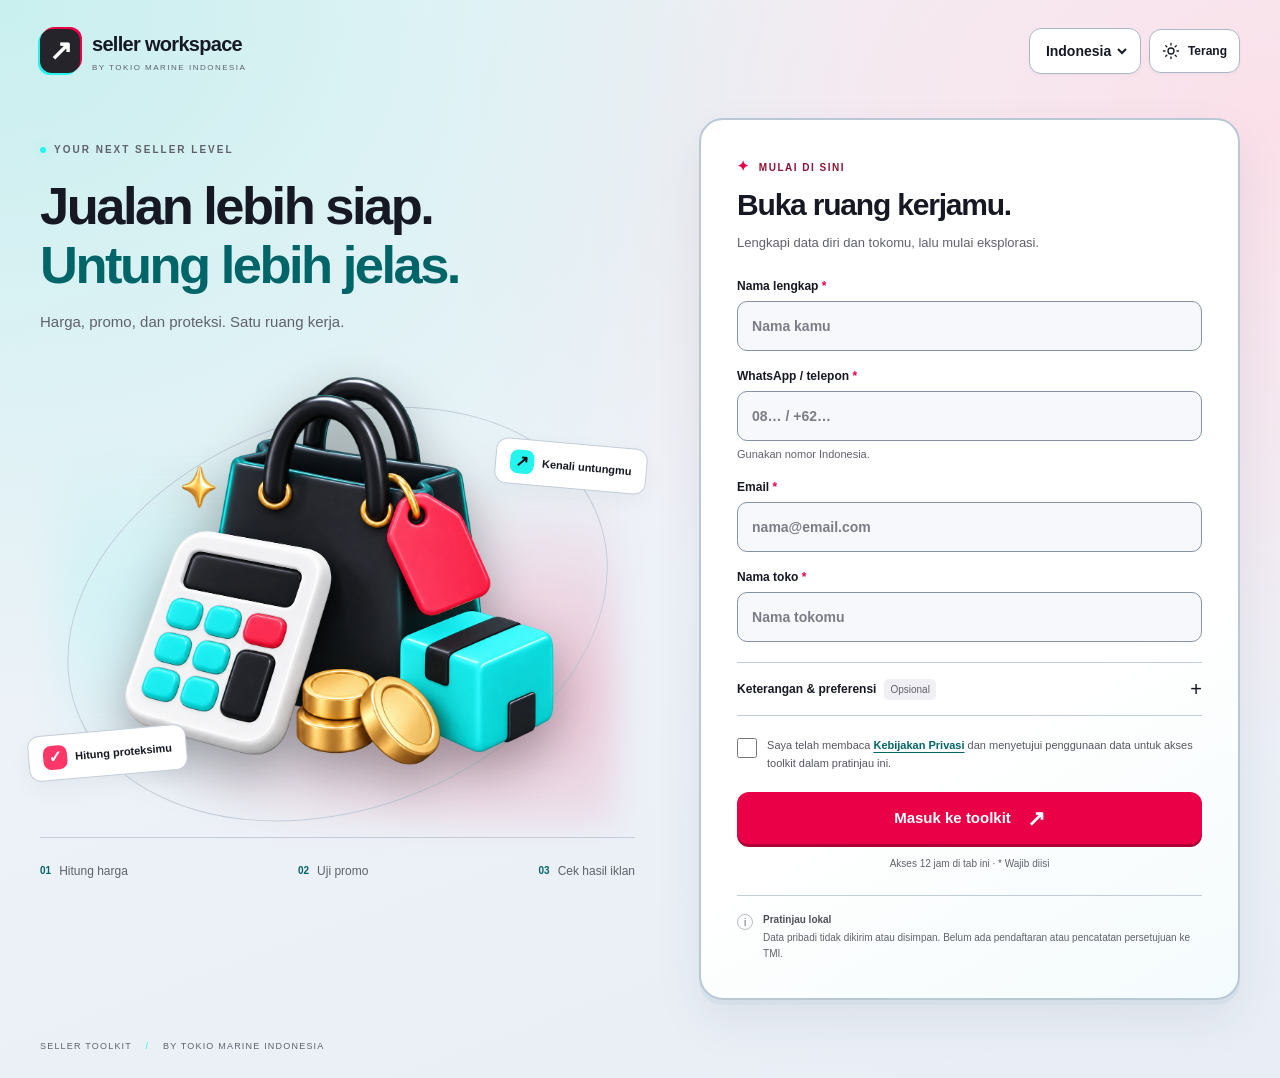
==== commit 083260b3: "Improve light theme borders and surface contrast" ====
--- a/web/access.html
+++ b/web/access.html
@@ -4,7 +4,7 @@
   <meta charset="utf-8"><meta name="viewport" content="width=device-width,initial-scale=1,viewport-fit=cover"><meta name="referrer" content="no-referrer">
   <meta name="theme-color" content="#101014"><title>Masuk ke Seller Toolkit</title>
   <link rel="stylesheet" href="theme.css?v=b9138e4c793e"><link rel="stylesheet" href="access.css?v=3e6992d7fe82"><script src="access-session.js?v=0df6b41e7d85"></script>
-<link rel="stylesheet" href="color-modes.css?v=06853a6d40b5"></head>
+<link rel="stylesheet" href="color-modes.css?v=9cf86e1e31f6"></head>
 <body>
 <header class="access-header">
   <a class="access-brand" href="access.html"><span class="brand-symbol" aria-hidden="true">↗</span><span>seller workspace<span class="brand-byline">BY TOKIO MARINE INDONESIA</span></span></a>
--- a/web/color-modes.css
+++ b/web/color-modes.css
@@ -17,6 +17,37 @@
 html[data-theme=light] .visual-chip{background:white;color:var(--ink);border-color:var(--line);box-shadow:0 8px 24px #1618230b}
 html[data-theme=light] .access-card{border:1px solid var(--line);box-shadow:0 16px 40px #16182308}
 html[data-theme=light] .brand-symbol{color:white}
+@media screen{
+/* Light surfaces: clearer edges, quiet depth, and soft TikTok accent washes. */
+html[data-theme=light]{--bg:#eef2f7;--line:#c3cdd9;--shadow:0 4px 12px #25354d08,0 14px 32px #25354d08}
+html[data-theme=light] body,
+html[data-theme=light] body:has(.access-shell){background:radial-gradient(ellipse at 0 0,#c9efef 0,transparent 48%),radial-gradient(ellipse at 100% 12%,#fbe0e9 0,transparent 48%),linear-gradient(160deg,#f1f6fa,#e9eef6);background-repeat:no-repeat;min-height:100svh}
+html[data-theme=light] :is(.panel,.model-details,.stat-card,.tool-card,.journey-card,.live-summary,.quest-counter,.sheet-item,.source-card,.protection-card,.mobile-result-card){border:1.5px solid var(--line);box-shadow:var(--shadow)}
+html[data-theme=light] .access-card{border:2px solid #bac8d6;box-shadow:0 5px 0 #d4dfe9,0 20px 48px #24374f14;background:linear-gradient(150deg,#fff 65%,#f4fbfc)}
+html[data-theme=light] :is(.input-wrap,.field select,.field textarea,.access-fields input,.access-fields textarea){border:1.5px solid #8593a3;background:#f6f8fb}
+html[data-theme=light] :is(.access-fields input:hover,.access-fields textarea:hover){border-color:#5c7388}
+html[data-theme=light] .input-wrap:focus-within,
+html[data-theme=light] :is(.access-fields input:focus,.access-fields textarea:focus,.field select:focus,.field textarea:focus){border-color:#007b80;background:white;box-shadow:0 0 0 3px #25bdbb24}
+html[data-theme=light] .access-fields input[aria-invalid=true]{background:#fff3f6;border-color:#b80b3d}
+html[data-theme=light] :is(.language-picker,.theme-toggle,.btn.ghost,.btn.subtle){border-color:#aab7c6;box-shadow:0 2px 3px #25354d08}
+html[data-theme=light] .topbar{background:#f4f7fb;border-bottom:1px solid var(--line)}
+html[data-theme=light] .sidebar{border-right:1.5px solid #bdc9d6;box-shadow:4px 0 18px #25354d04}
+html[data-theme=light] .start-panel{border:1.5px solid #e4b6c5;box-shadow:0 8px 24px #7a334e0b}
+html[data-theme=light] :is(.result-panel,.margin-peek){background:linear-gradient(135deg,#e3f7f1,#effbf9);border:1.5px solid #86bdb6;box-shadow:0 6px 18px #164d470b}
+html[data-theme=light] :is(.intro-tip,.connection-panel,.protection-entry){border:1.5px solid #9ac7c8}
+html[data-theme=light] .protection-input{background:linear-gradient(135deg,#ffedf3,#fff6f8);border:1.5px solid #dfa4b8}
+html[data-theme=light] .compare-grid>div{border:1.5px solid var(--line)}
+html[data-theme=light] .compare-grid .selected{border-color:#80bcb8}
+html[data-theme=light] :is(.journey-nav,.operation-nav){background:#dfe6ef;box-shadow:inset 0 0 0 1px #c2cdd9}
+html[data-theme=light] :is(.journey-step.active,.operation-step.active){box-shadow:0 2px 5px #25354d17}
+html[data-theme=light] .copybox{background:#f1f5fa}
+html[data-theme=light] .data-table th{background:#e8eef5;border-color:#bdc9d6}
+html[data-theme=light] .data-table td{border-color:#cdd6e0}
+html[data-theme=light] :is(.mobile-result-card.good,.data-table tr.good){background:#edf9f4;border-color:#92c4ae}
+html[data-theme=light] :is(.mobile-result-card.bad,.data-table tr.bad){background:#fff0f5;border-color:#d7a2b5}
+html[data-theme=light] .mobile-dock{border-top:1.5px solid #b7c5d4;box-shadow:0 -4px 20px #25354d0c}
+html[data-theme=light] dialog{border:1.5px solid #b9c7d5}
+}
 @media screen{
 html[data-theme=dark]{color-scheme:dark;--ink:#f1f2f7;--sub:#bec0ce;--muted:#a8abba;--green:#65e3dc;--bg:#101014;--line:#383942;--mint:#163e3b;--cyan:#173a3b;--pink:#412332;--yellow:#3b321e;--shop-soft:#30212a;--shadow:0 10px 28px #0002;--surface:#1c1d24;--raised:#272932}
 html[data-theme=dark] body{background:var(--bg);color:var(--ink)}
